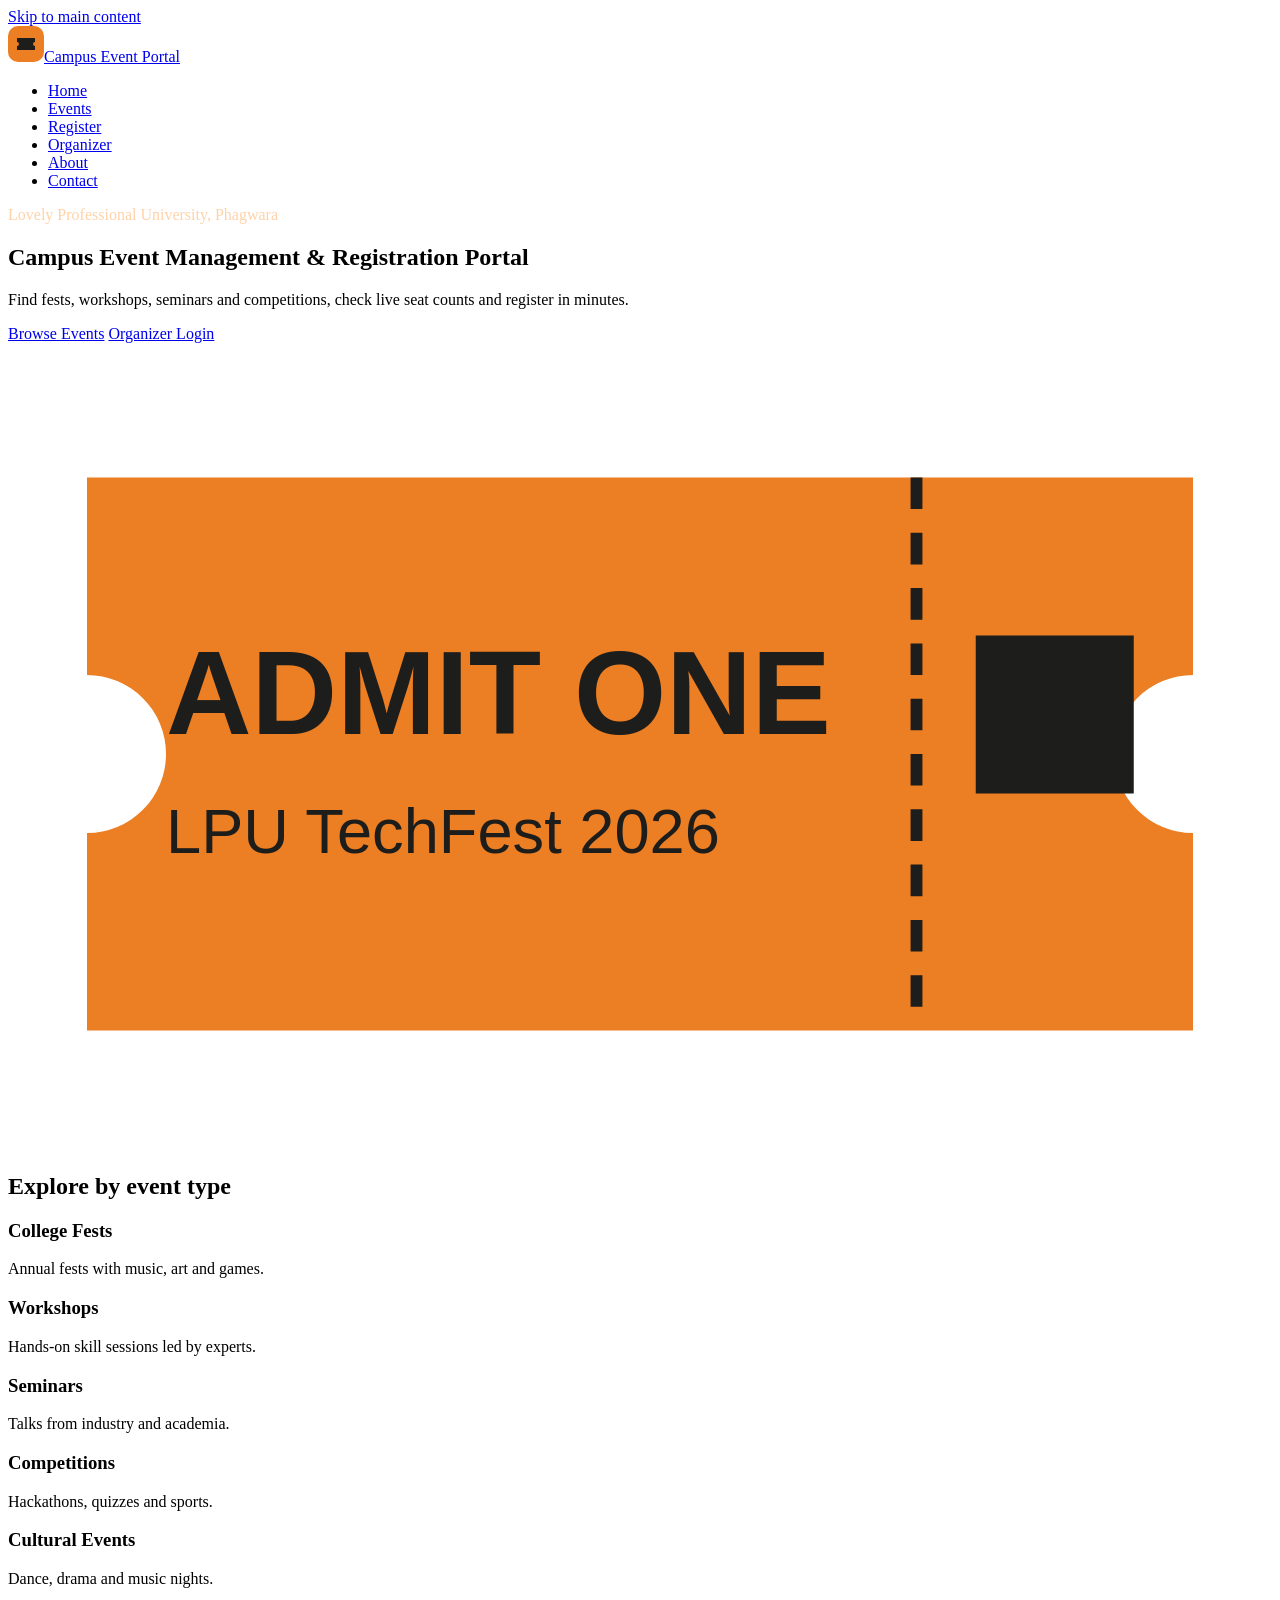
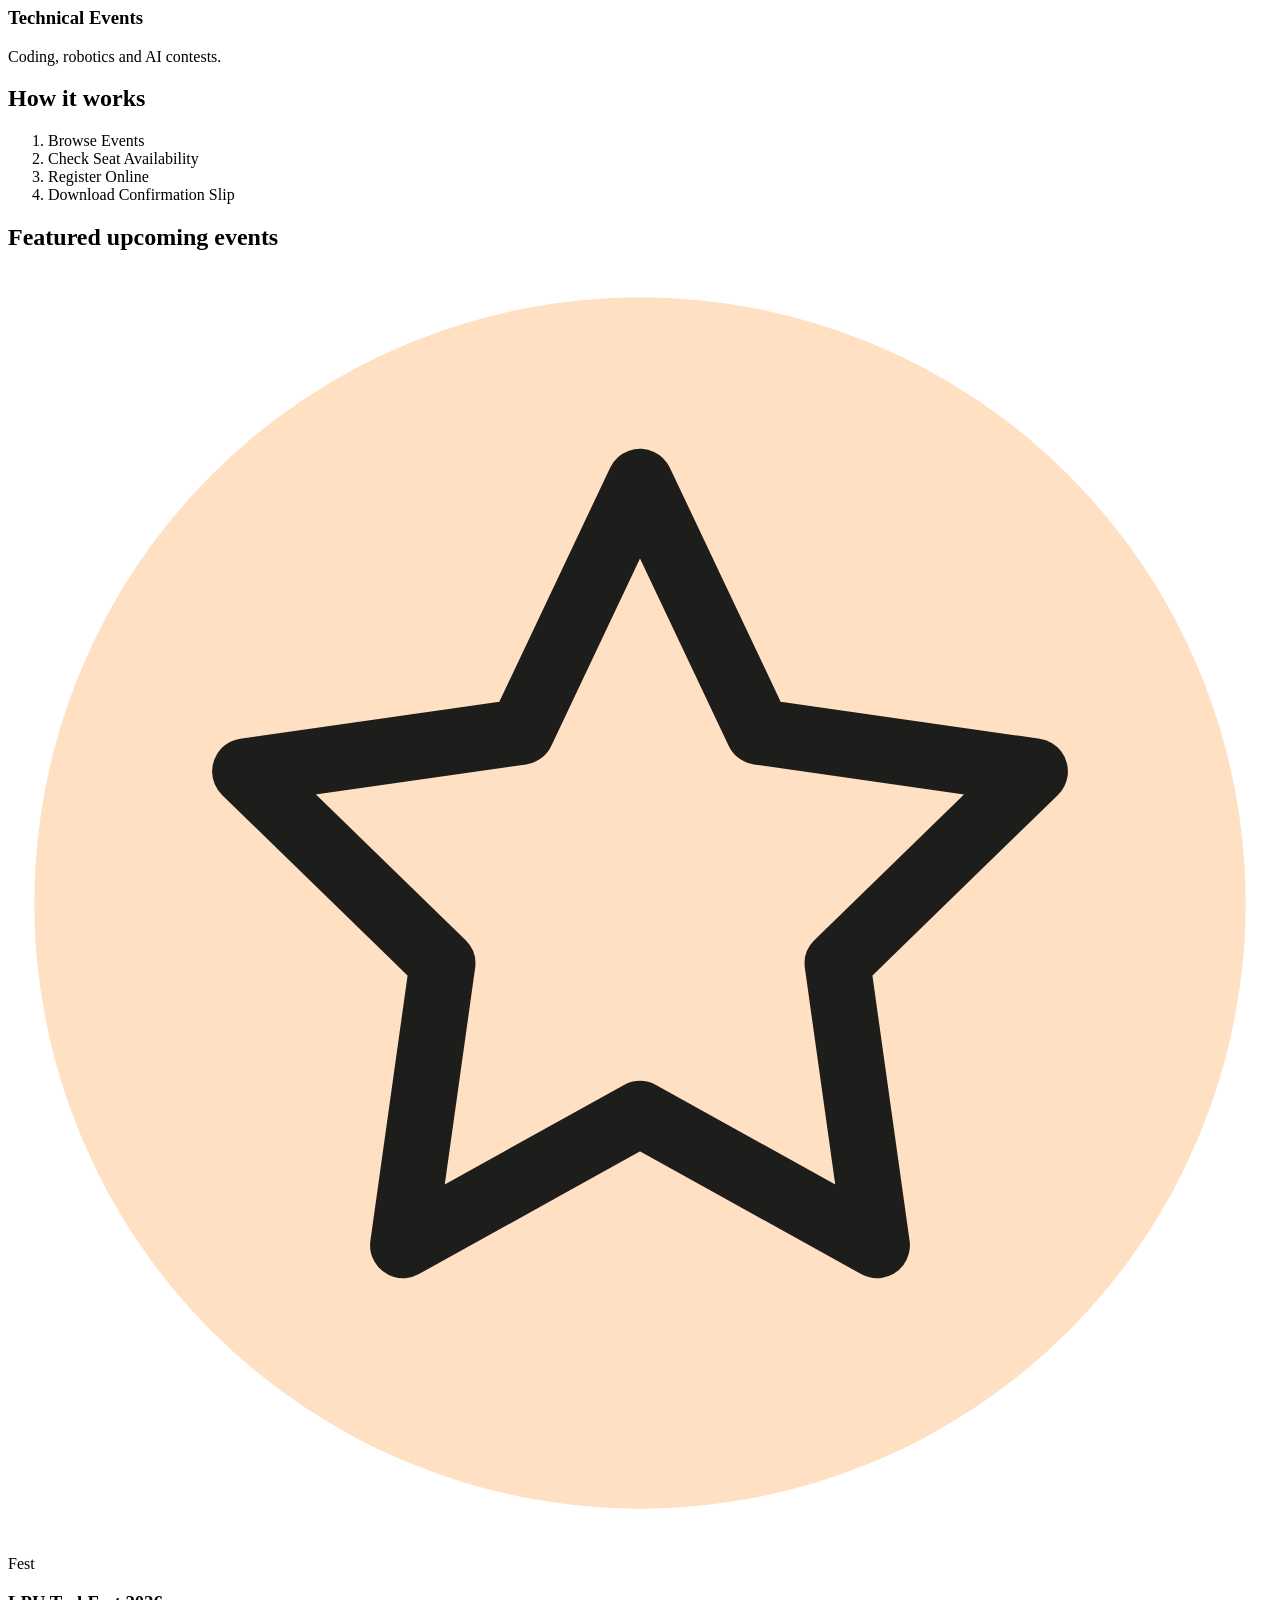
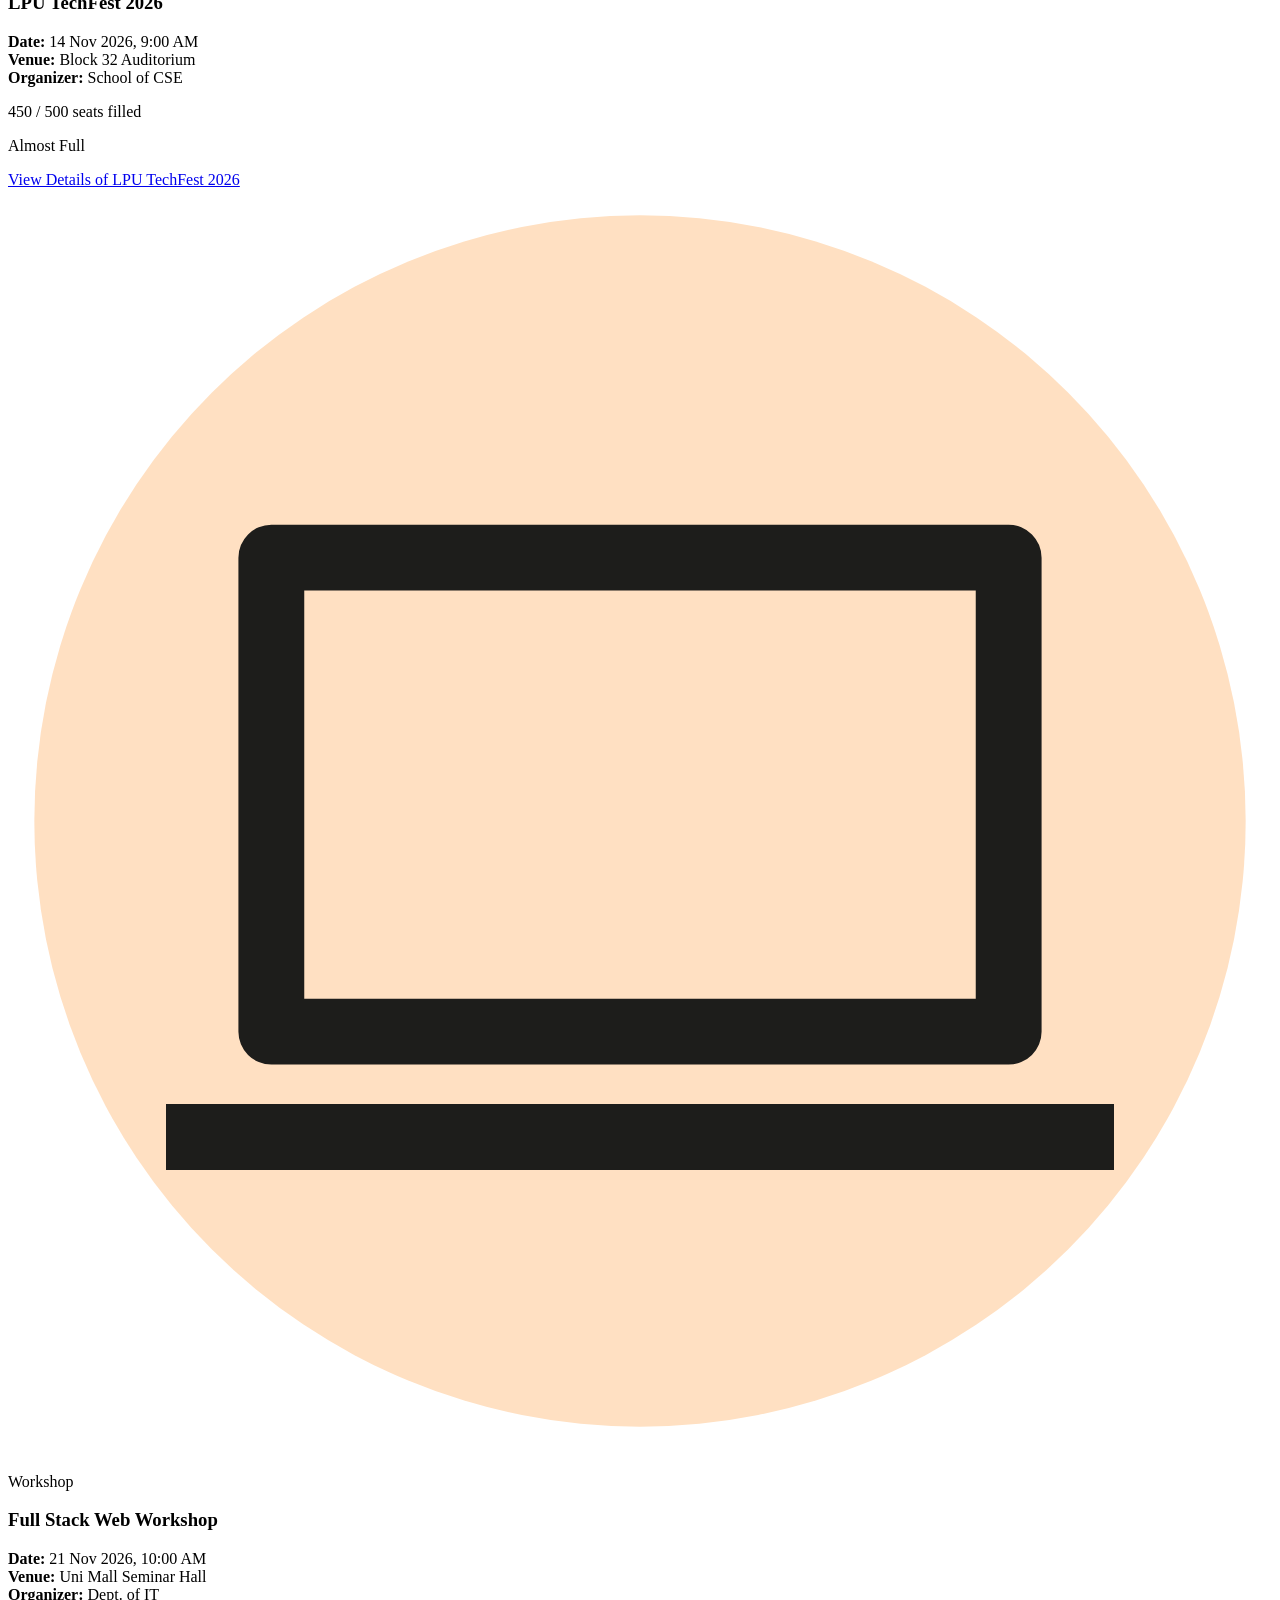
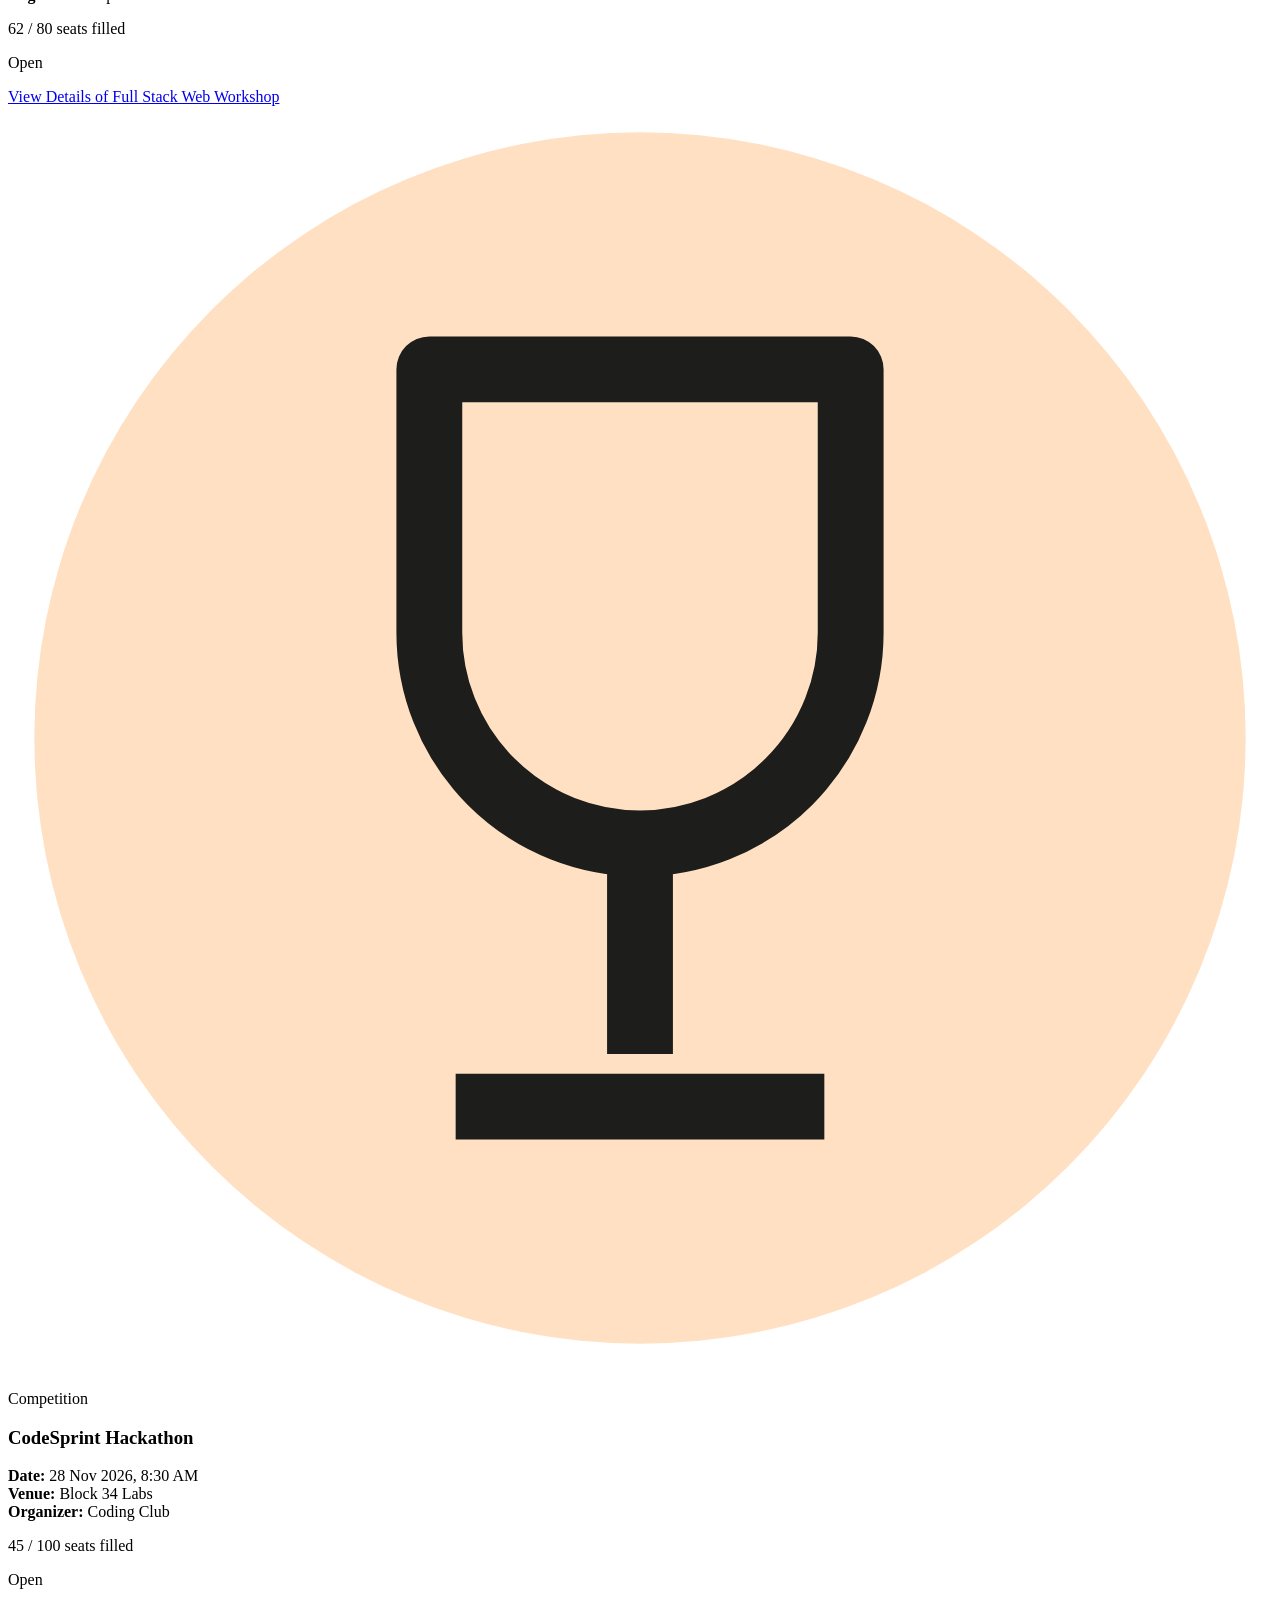
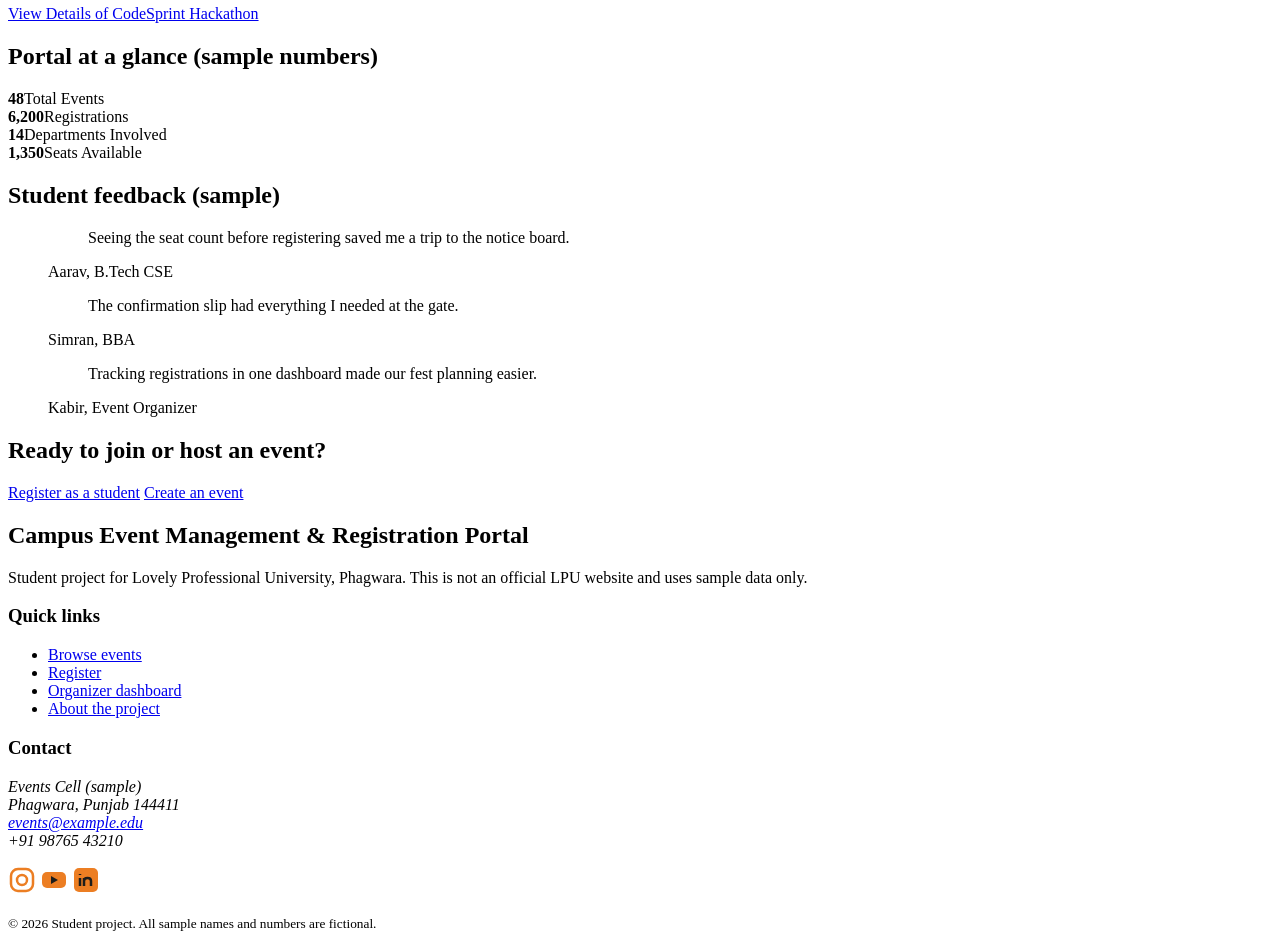
==== index.html @ b69dfdf3 "Add files via upload" ====
<!DOCTYPE html>
<html lang="en">
<head>
<meta charset="UTF-8">
<meta name="viewport" content="width=device-width, initial-scale=1">
<title>Home | Campus Event Portal - LPU</title>
<meta name="description" content="Browse, register and manage campus events at Lovely Professional University with this student-built portal.">
<link rel="preconnect" href="https://fonts.googleapis.com">
<link href="https://fonts.googleapis.com/css2?family=Bricolage+Grotesque:wght@600;800&family=Nunito+Sans:wght@400;700&display=swap" rel="stylesheet">
<link rel="stylesheet" href="style.css">
</head>
<body>
<a class="skip" href="#main">Skip to main content</a>
<header class="site"><div class="wrap">
<a class="brand" href="index.html"><svg width="36" height="36" viewBox="0 0 36 36" aria-hidden="true"><rect width="36" height="36" rx="10" fill="#EC7E23"/><path d="M9 12h18v4a2 2 0 0 0 0 4v4H9v-4a2 2 0 0 0 0-4z" fill="#1D1D1B"/></svg>Campus Event Portal</a>
<nav aria-label="Main navigation"><ul>
<li><a href="index.html" aria-current="page">Home</a></li>
<li><a href="events.html">Events</a></li>
<li><a href="register.html">Register</a></li>
<li><a href="organizer-dashboard.html">Organizer</a></li>
<li><a href="about.html">About</a></li>
<li><a href="contact.html">Contact</a></li>
</ul></nav></div></header>
<main id="main">
<section class="hero"><div class="wrap"><div>
<p class="tag" style="color:#FFD2A8">Lovely Professional University, Phagwara</p>
<h1>Campus Event Management &amp; Registration Portal</h1>
<p>Find fests, workshops, seminars and competitions, check live seat counts and register in minutes.</p>
<p><a class="btn" href="events.html">Browse Events</a> <a class="btn ghost" href="organizer-dashboard.html">Organizer Login</a></p></div>
<svg class="float" viewBox="0 0 320 200" role="img" aria-label="Illustration of an event ticket"><path d="M20 30h280v50a20 20 0 0 0 0 40v50H20v-50a20 20 0 0 0 0-40z" fill="#EC7E23"/><path d="M230 30v140" stroke="#1D1D1B" stroke-width="3" stroke-dasharray="8 6"/><text x="40" y="95" font-family="sans-serif" font-size="30" font-weight="800" fill="#1D1D1B">ADMIT ONE</text><text x="40" y="125" font-family="sans-serif" font-size="16" fill="#1D1D1B">LPU TechFest 2026</text><rect x="245" y="70" width="40" height="40" fill="#1D1D1B"/></svg>
</div></section>
<section><div class="wrap"><h2>Explore by event type</h2><div class="grid">
<article class="card"><h3>College Fests</h3><p>Annual fests with music, art and games.</p></article>
<article class="card"><h3>Workshops</h3><p>Hands-on skill sessions led by experts.</p></article>
<article class="card"><h3>Seminars</h3><p>Talks from industry and academia.</p></article>
<article class="card"><h3>Competitions</h3><p>Hackathons, quizzes and sports.</p></article>
<article class="card"><h3>Cultural Events</h3><p>Dance, drama and music nights.</p></article>
<article class="card"><h3>Technical Events</h3><p>Coding, robotics and AI contests.</p></article>
</div></div></section>
<section class="alt-bg"><div class="wrap"><h2>How it works</h2><ol class="steps"><li>Browse Events</li><li>Check Seat Availability</li><li>Register Online</li><li>Download Confirmation Slip</li></ol></div></section>
<section><div class="wrap"><h2>Featured upcoming events</h2><div class="grid">
<article class="card fest"><svg class="ico" viewBox="0 0 48 48" aria-hidden="true"><circle cx="24" cy="24" r="23" fill="#FFE0C2"/><path d="M24 8l4.5 9.5L39 19l-7.5 7.3L33 37l-9-5-9 5 1.5-10.7L9 19l10.5-1.5z" fill="none" stroke="#1D1D1B" stroke-width="2.5" stroke-linejoin="round"/></svg><p class="tag">Fest</p><h3>LPU TechFest 2026</h3>
<p><strong>Date:</strong> 14 Nov 2026, 9:00 AM<br><strong>Venue:</strong> Block 32 Auditorium<br><strong>Organizer:</strong> School of CSE</p>
<p>450 / 500 seats filled</p><div class="bar " role="progressbar" aria-label="Seats filled for LPU TechFest 2026" aria-valuenow="90" aria-valuemin="0" aria-valuemax="100"><span style="width:90%"></span></div>
<p><span class="badge almost">Almost Full</span></p><a class="btn" href="event-details.html">View Details<span class="sr"> of LPU TechFest 2026</span></a></article>
<article class="card workshop"><svg class="ico" viewBox="0 0 48 48" aria-hidden="true"><circle cx="24" cy="24" r="23" fill="#FFE0C2"/><path d="M10 14h28v18H10zM6 36h36" fill="none" stroke="#1D1D1B" stroke-width="2.5" stroke-linejoin="round"/></svg><p class="tag">Workshop</p><h3>Full Stack Web Workshop</h3>
<p><strong>Date:</strong> 21 Nov 2026, 10:00 AM<br><strong>Venue:</strong> Uni Mall Seminar Hall<br><strong>Organizer:</strong> Dept. of IT</p>
<p>62 / 80 seats filled</p><div class="bar " role="progressbar" aria-label="Seats filled for Full Stack Web Workshop" aria-valuenow="77" aria-valuemin="0" aria-valuemax="100"><span style="width:77%"></span></div>
<p><span class="badge open">Open</span></p><a class="btn" href="event-details.html">View Details<span class="sr"> of Full Stack Web Workshop</span></a></article>
<article class="card competition"><svg class="ico" viewBox="0 0 48 48" aria-hidden="true"><circle cx="24" cy="24" r="23" fill="#FFE0C2"/><path d="M16 10h16v10a8 8 0 0 1-16 0zM24 28v8M17 38h14" fill="none" stroke="#1D1D1B" stroke-width="2.5" stroke-linejoin="round"/></svg><p class="tag">Competition</p><h3>CodeSprint Hackathon</h3>
<p><strong>Date:</strong> 28 Nov 2026, 8:30 AM<br><strong>Venue:</strong> Block 34 Labs<br><strong>Organizer:</strong> Coding Club</p>
<p>45 / 100 seats filled</p><div class="bar " role="progressbar" aria-label="Seats filled for CodeSprint Hackathon" aria-valuenow="45" aria-valuemin="0" aria-valuemax="100"><span style="width:45%"></span></div>
<p><span class="badge open">Open</span></p><a class="btn" href="event-details.html">View Details<span class="sr"> of CodeSprint Hackathon</span></a></article>
</div></div></section>
<section class="alt-bg"><div class="wrap"><h2>Portal at a glance (sample numbers)</h2><div class="stats"><div><strong>48</strong>Total Events</div><div><strong>6,200</strong>Registrations</div><div><strong>14</strong>Departments Involved</div><div><strong>1,350</strong>Seats Available</div></div></div></section>
<section><div class="wrap"><h2>Student feedback (sample)</h2><div class="grid">
<figure class="card"><blockquote>Seeing the seat count before registering saved me a trip to the notice board.</blockquote><figcaption>Aarav, B.Tech CSE</figcaption></figure>
<figure class="card"><blockquote>The confirmation slip had everything I needed at the gate.</blockquote><figcaption>Simran, BBA</figcaption></figure>
<figure class="card"><blockquote>Tracking registrations in one dashboard made our fest planning easier.</blockquote><figcaption>Kabir, Event Organizer</figcaption></figure>
</div></div></section>
<section><div class="wrap"><div class="cta"><h2>Ready to join or host an event?</h2><p><a class="btn" href="register.html">Register as a student</a> <a class="btn ghost" href="organizer-dashboard.html">Create an event</a></p></div></div></section>
</main>
<footer class="site"><div class="wrap">
<div class="grid">
<div><h2>Campus Event Management &amp; Registration Portal</h2><p>Student project for Lovely Professional University, Phagwara. This is not an official LPU website and uses sample data only.</p></div>
<div><h3>Quick links</h3><ul><li><a href="events.html">Browse events</a></li><li><a href="register.html">Register</a></li><li><a href="organizer-dashboard.html">Organizer dashboard</a></li><li><a href="about.html">About the project</a></li></ul></div>
<div><h3>Contact</h3><address>Events Cell (sample)<br>Phagwara, Punjab 144411<br><a href="mailto:events@example.edu">events@example.edu</a><br>+91 98765 43210</address>
<p class="social">
<a href="https://www.instagram.com/" aria-label="Instagram"><svg width="28" height="28" viewBox="0 0 28 28"><rect x="3" y="3" width="22" height="22" rx="7" fill="none" stroke="#EC7E23" stroke-width="2.5"/><circle cx="14" cy="14" r="5" fill="none" stroke="#EC7E23" stroke-width="2.5"/></svg></a>
<a href="https://www.youtube.com/" aria-label="YouTube"><svg width="28" height="28" viewBox="0 0 28 28"><rect x="2" y="6" width="24" height="16" rx="5" fill="#EC7E23"/><path d="M11 10l7 4-7 4z" fill="#1D1D1B"/></svg></a>
<a href="https://www.linkedin.com/" aria-label="LinkedIn"><svg width="28" height="28" viewBox="0 0 28 28"><rect x="2" y="2" width="24" height="24" rx="5" fill="#EC7E23"/><path d="M8 12v8M8 8v1M12 20v-8M12 15c0-4 7-4 7 0v5" stroke="#1D1D1B" stroke-width="2.5" fill="none"/></svg></a></p></div>
</div>
<p><small>&copy; 2026 Student project. All sample names and numbers are fictional.</small></p>
</div></footer>
</body>
</html>
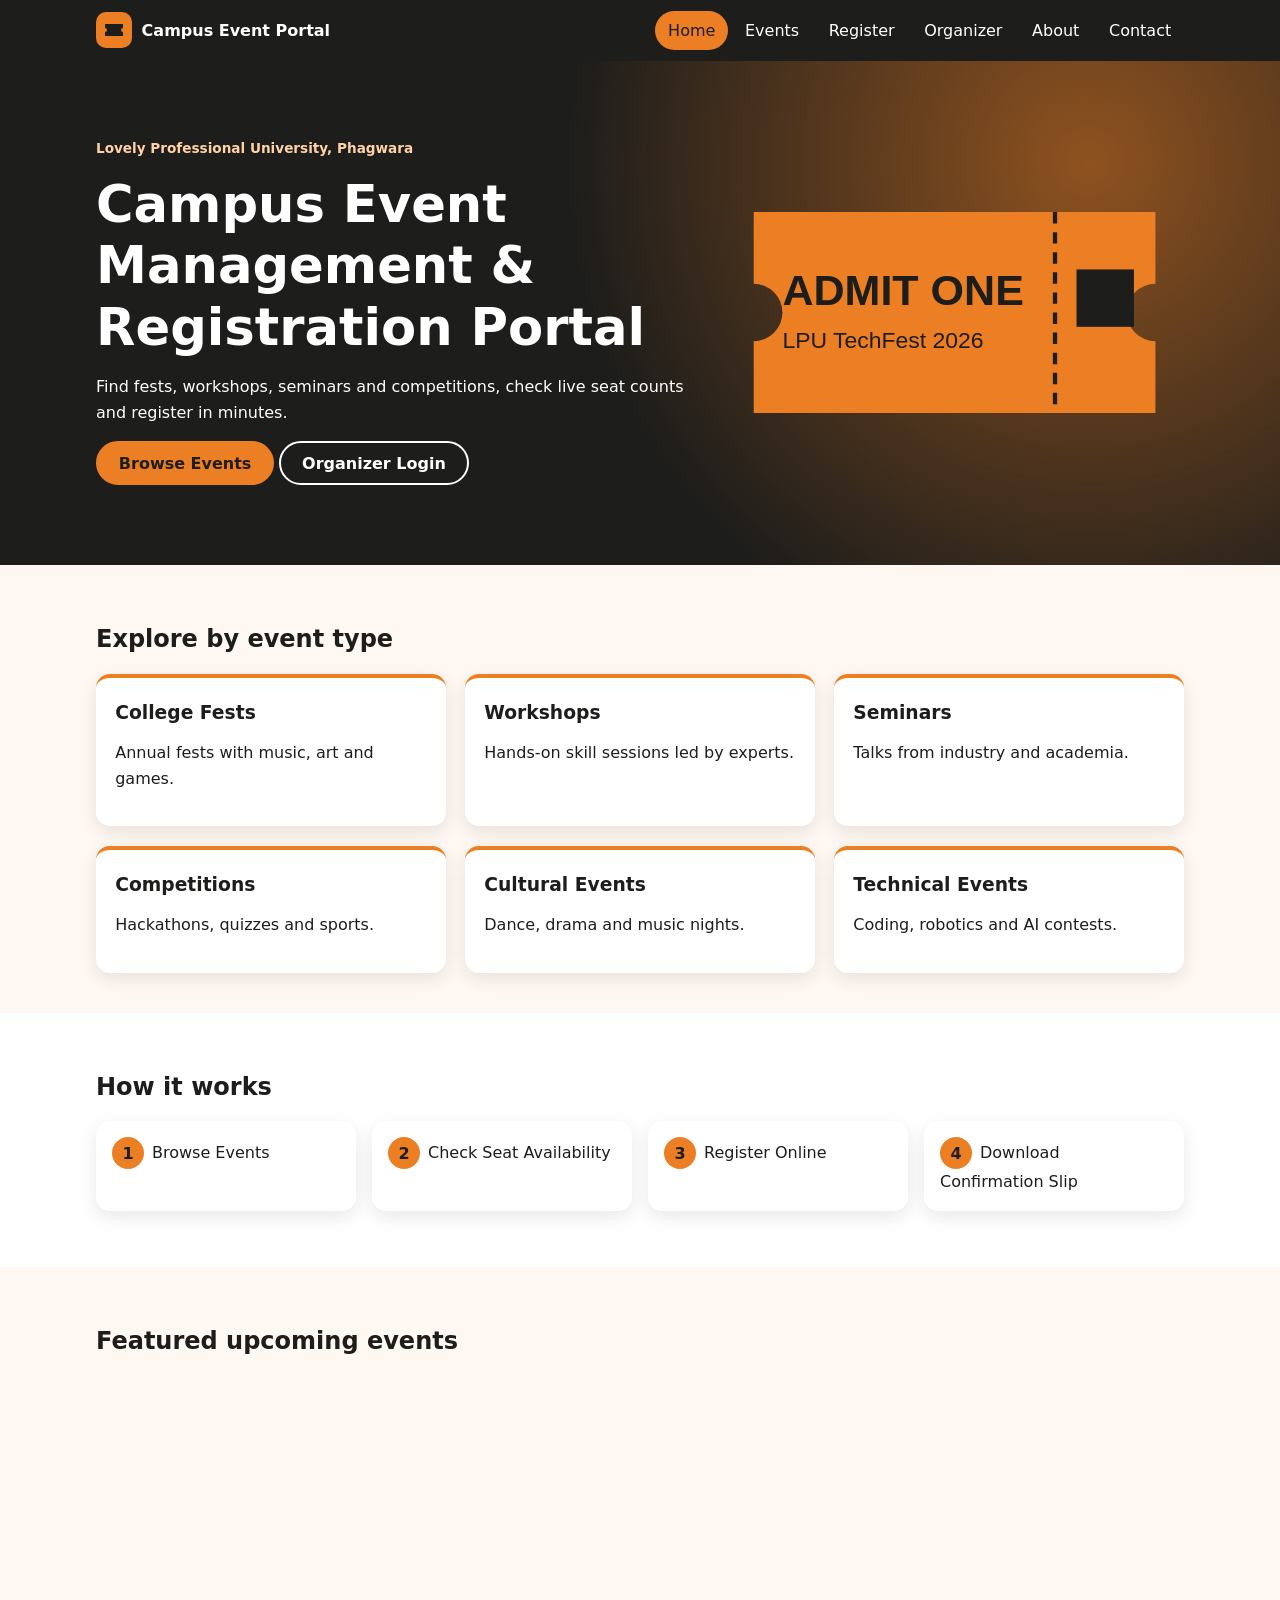
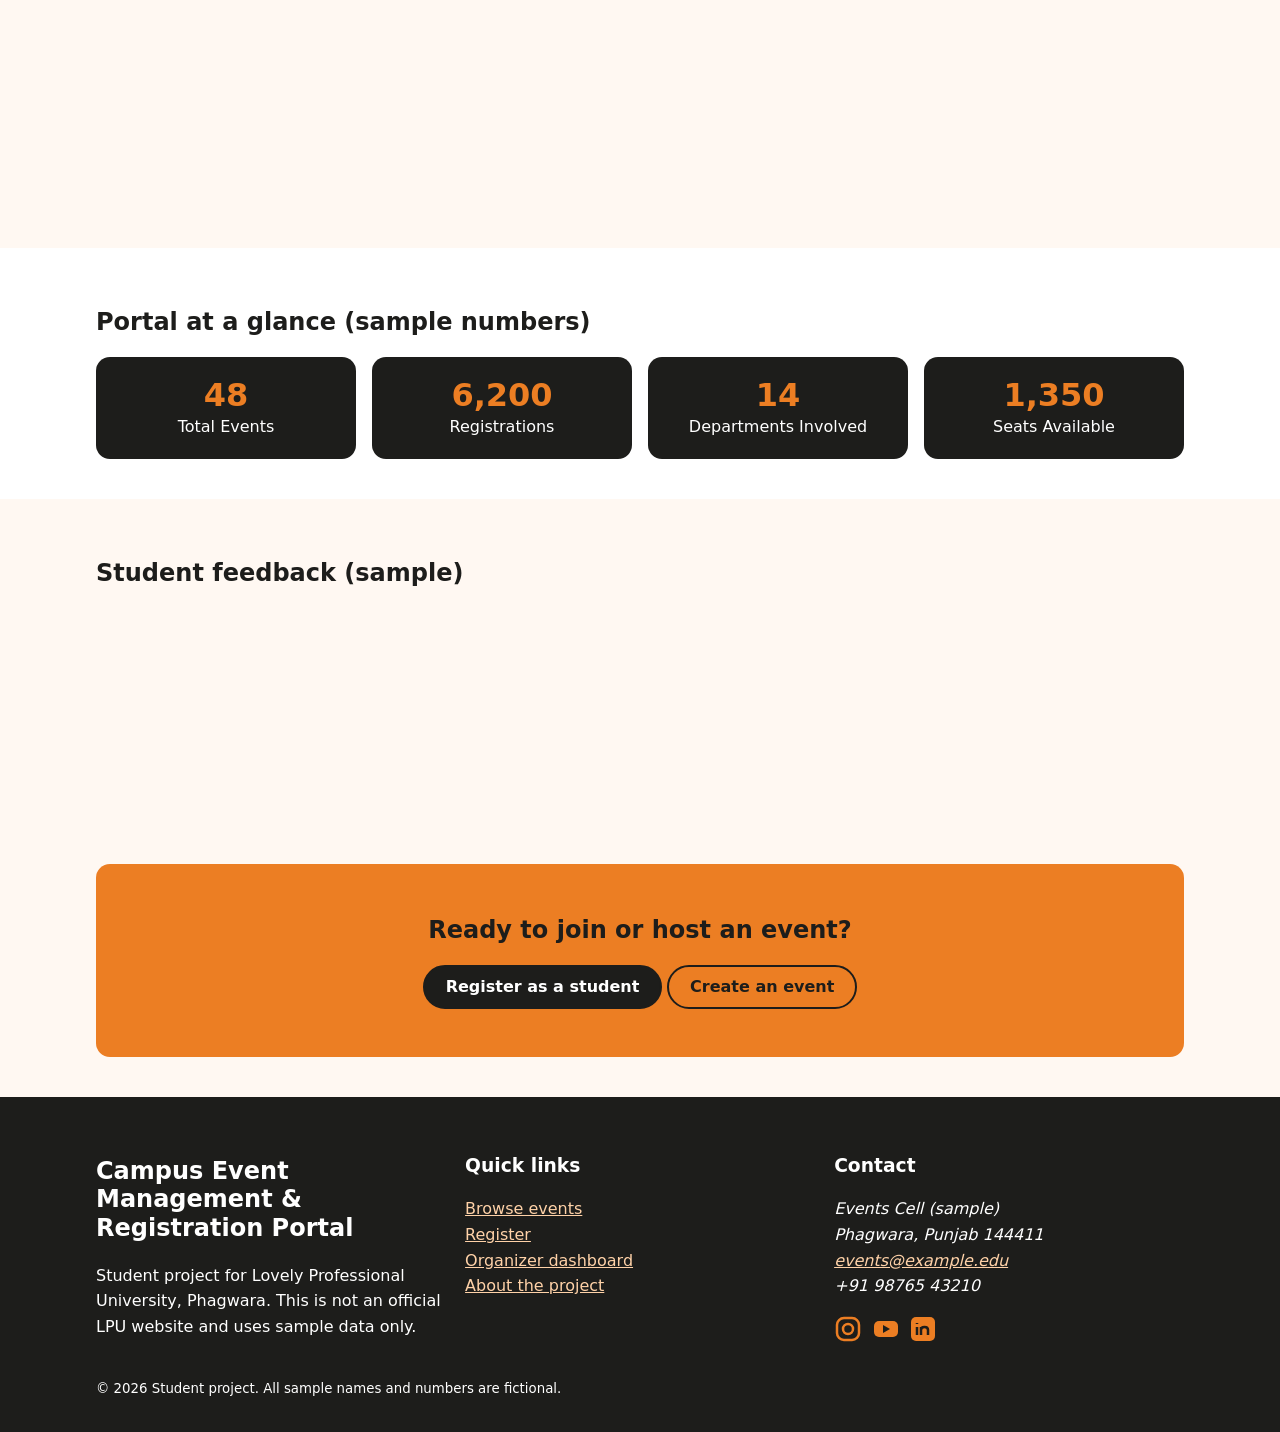
==== commit deede268: "Fix link tag in index.html for stylesheet Corrected the link tag to include an additional href attri" ====
--- a/index.html
+++ b/index.html
@@ -7,7 +7,7 @@
 <meta name="description" content="Browse, register and manage campus events at Lovely Professional University with this student-built portal.">
 <link rel="preconnect" href="https://fonts.googleapis.com">
 <link href="https://fonts.googleapis.com/css2?family=Bricolage+Grotesque:wght@600;800&family=Nunito+Sans:wght@400;700&display=swap" rel="stylesheet">
-<link rel="stylesheet" href="style.css">
+<link rel="stylesheet" href="style.css" href ="images.png">
 </head>
 <body>
 <a class="skip" href="#main">Skip to main content</a>
